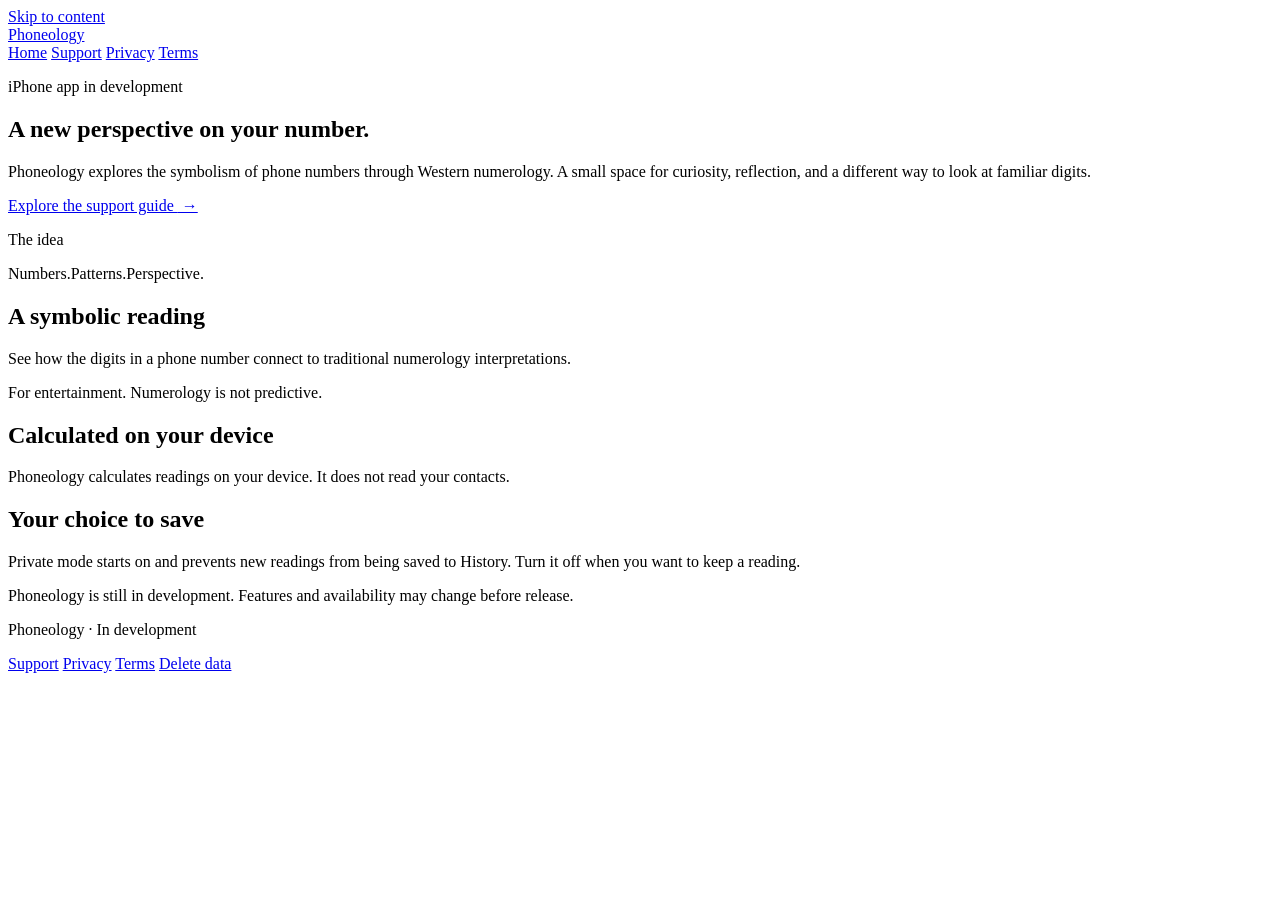
==== index.html @ d0769c50 "feat: add reviewed Phoneology landing page" ====
<!doctype html>
<html lang="en">
<head>
  <meta charset="utf-8">
  <meta name="viewport" content="width=device-width, initial-scale=1">
  <title>Phoneology — A new perspective on your number</title>
  <link rel="canonical" href="https://phoneology.app/">
  <link rel="stylesheet" href="/assets/styles.css">
</head>
<body>
  <a class="skip-link" href="#main">Skip to content</a>
  <header class="site-header shell">
    <a class="wordmark" href="/"><span class="brand-dot" aria-hidden="true"></span>Phoneology</a>
    <nav class="nav-links" aria-label="Main navigation">
          <a href="/" aria-current="page">Home</a>
          <a href="/support">Support</a>
          <a href="/privacy">Privacy</a>
          <a href="/terms">Terms</a>
    </nav>
  </header>
  <main id="main">
    <div class="shell">
      <section class="hero" aria-labelledby="intro-title">
        <div>
          <p class="eyebrow">iPhone app in development</p>
          <h1 id="intro-title">A new perspective on your number.</h1>
          <p class="lead">Phoneology explores the symbolism of phone numbers through Western numerology. A small space for curiosity, reflection, and a different way to look at familiar digits.</p>
          <a class="primary-action" href="/support">Explore the support guide <span aria-hidden="true">&nbsp;→</span></a>
        </div>
        <div class="idea-inset">
          <p class="eyebrow">The idea</p>
          <p class="idea-words"><span>Numbers.</span><span>Patterns.</span><span>Perspective.</span></p>
        </div>
      </section>
      <div class="features">
        <section aria-labelledby="symbolic-reading">
          <h2 id="symbolic-reading">A symbolic reading</h2>
          <p>See how the digits in a phone number connect to traditional numerology interpretations.</p>
          <p class="disclosure">For entertainment. Numerology is not predictive.</p>
        </section>
        <section aria-labelledby="on-device">
          <h2 id="on-device">Calculated on your device</h2>
          <p>Phoneology calculates readings on your device. It does not read your contacts.</p>
        </section>
        <section aria-labelledby="choice-to-save">
          <h2 id="choice-to-save">Your choice to save</h2>
          <p>Private mode starts on and prevents new readings from being saved to History. Turn it off when you want to keep a reading.</p>
        </section>
      </div>
      <p class="development-note">Phoneology is still in development. Features and availability may change before release.</p>
    </div>
  </main>
  <footer class="site-footer shell">
    <p>Phoneology · In development</p>
    <nav class="nav-links" aria-label="Footer navigation">
          <a href="/support">Support</a>
          <a href="/privacy">Privacy</a>
          <a href="/terms">Terms</a>
          <a href="/delete-data">Delete data</a>
    </nav>
  </footer>
</body>
</html>
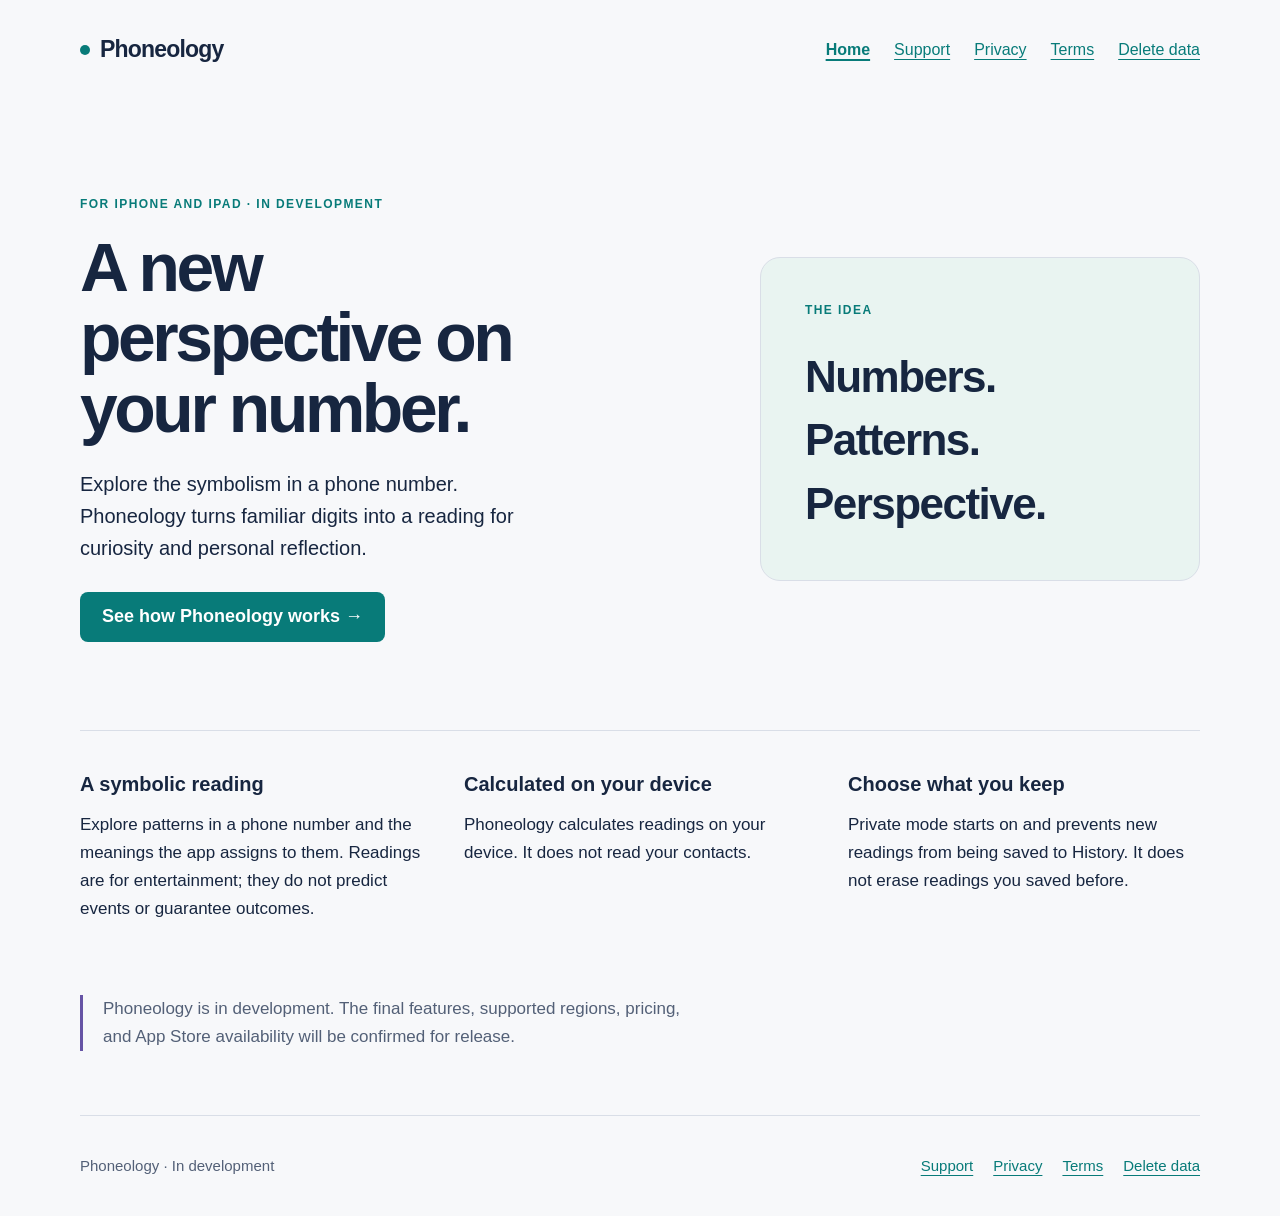
==== commit bb1dbc7b: "docs: clarify prerelease guidance [skip ci]" ====
--- a/index.html
+++ b/index.html
@@ -13,19 +13,20 @@
     <a class="wordmark" href="/"><span class="brand-dot" aria-hidden="true"></span>Phoneology</a>
     <nav class="nav-links" aria-label="Main navigation">
           <a href="/" aria-current="page">Home</a>
-          <a href="/support">Support</a>
-          <a href="/privacy">Privacy</a>
-          <a href="/terms">Terms</a>
+          <a href="/support/">Support</a>
+          <a href="/privacy/">Privacy</a>
+          <a href="/terms/">Terms</a>
+          <a href="/delete-data/">Delete data</a>
     </nav>
   </header>
   <main id="main">
     <div class="shell">
       <section class="hero" aria-labelledby="intro-title">
         <div>
-          <p class="eyebrow">iPhone app in development</p>
+          <p class="eyebrow">For iPhone and iPad · In development</p>
           <h1 id="intro-title">A new perspective on your number.</h1>
-          <p class="lead">Phoneology explores the symbolism of phone numbers through Western numerology. A small space for curiosity, reflection, and a different way to look at familiar digits.</p>
-          <a class="primary-action" href="/support">Explore the support guide <span aria-hidden="true">&nbsp;→</span></a>
+          <p class="lead">Explore the symbolism in a phone number. Phoneology turns familiar digits into a reading for curiosity and personal reflection.</p>
+          <a class="primary-action" href="/support/">See how Phoneology works <span aria-hidden="true">&nbsp;→</span></a>
         </div>
         <div class="idea-inset">
           <p class="eyebrow">The idea</p>
@@ -35,28 +36,27 @@
       <div class="features">
         <section aria-labelledby="symbolic-reading">
           <h2 id="symbolic-reading">A symbolic reading</h2>
-          <p>See how the digits in a phone number connect to traditional numerology interpretations.</p>
-          <p class="disclosure">For entertainment. Numerology is not predictive.</p>
+          <p>Explore patterns in a phone number and the meanings the app assigns to them. Readings are for entertainment; they do not predict events or guarantee outcomes.</p>
         </section>
         <section aria-labelledby="on-device">
           <h2 id="on-device">Calculated on your device</h2>
           <p>Phoneology calculates readings on your device. It does not read your contacts.</p>
         </section>
         <section aria-labelledby="choice-to-save">
-          <h2 id="choice-to-save">Your choice to save</h2>
-          <p>Private mode starts on and prevents new readings from being saved to History. Turn it off when you want to keep a reading.</p>
+          <h2 id="choice-to-save">Choose what you keep</h2>
+          <p>Private mode starts on and prevents new readings from being saved to History. It does not erase readings you saved before.</p>
         </section>
       </div>
-      <p class="development-note">Phoneology is still in development. Features and availability may change before release.</p>
+      <p class="development-note">Phoneology is in development. The final features, supported regions, pricing, and App Store availability will be confirmed for release.</p>
     </div>
   </main>
   <footer class="site-footer shell">
     <p>Phoneology · In development</p>
     <nav class="nav-links" aria-label="Footer navigation">
-          <a href="/support">Support</a>
-          <a href="/privacy">Privacy</a>
-          <a href="/terms">Terms</a>
-          <a href="/delete-data">Delete data</a>
+          <a href="/support/">Support</a>
+          <a href="/privacy/">Privacy</a>
+          <a href="/terms/">Terms</a>
+          <a href="/delete-data/">Delete data</a>
     </nav>
   </footer>
 </body>
--- a/assets/styles.css
+++ b/assets/styles.css
@@ -0,0 +1,249 @@
+:root {
+  color-scheme: light;
+  --canvas: #f7f8fa;
+  --paper: #ffffff;
+  --ink: #172640;
+  --secondary: #536077;
+  --teal: #087b79;
+  --teal-wash: #e9f4f1;
+  --violet: #6654a5;
+  --violet-wash: #f0edf8;
+  --silver: #d9dee7;
+}
+
+* { box-sizing: border-box; }
+
+html { background: var(--canvas); }
+
+body {
+  margin: 0;
+  color: var(--ink);
+  font-family: -apple-system, BlinkMacSystemFont, "Segoe UI", sans-serif;
+  font-size: 18px;
+  line-height: 1.65;
+  overflow-wrap: break-word;
+}
+
+a {
+  color: var(--teal);
+  text-decoration-thickness: 1px;
+  text-underline-offset: 4px;
+}
+
+a:hover { text-decoration-thickness: 2px; }
+
+a:focus-visible {
+  outline: 3px solid var(--violet);
+  outline-offset: 4px;
+}
+
+p { margin: 0 0 1em; }
+
+h1, h2 { margin: 0; }
+
+.shell { width: min(1120px, calc(100% - 64px)); margin-inline: auto; }
+
+.skip-link {
+  position: absolute;
+  z-index: 1;
+  top: 12px;
+  left: 24px;
+  padding: 10px 16px;
+  border-radius: 6px;
+  background: var(--paper);
+  transform: translateY(-160%);
+}
+
+.skip-link:focus { transform: translateY(0); }
+
+.site-header {
+  display: flex;
+  align-items: center;
+  justify-content: space-between;
+  gap: 24px;
+  padding-block: 28px;
+}
+
+.wordmark {
+  display: inline-flex;
+  align-items: center;
+  gap: 10px;
+  min-height: 44px;
+  color: var(--ink);
+  font-size: 23px;
+  font-weight: 720;
+  letter-spacing: -0.035em;
+  text-decoration: none;
+}
+
+.brand-dot {
+  flex: 0 0 10px;
+  width: 10px;
+  height: 10px;
+  border-radius: 50%;
+  background: var(--teal);
+}
+
+.nav-links { display: flex; flex-wrap: wrap; gap: 0 24px; }
+
+.nav-links a {
+  display: inline-flex;
+  align-items: center;
+  min-height: 44px;
+  padding-block: 7px;
+  font-size: 16px;
+}
+
+.nav-links a[aria-current="page"] {
+  font-weight: 650;
+  text-decoration-thickness: 2px;
+  text-decoration-color: var(--teal);
+}
+
+.hero {
+  display: grid;
+  grid-template-columns: 1.4fr 1fr;
+  align-items: center;
+  gap: 64px;
+  padding-block: 96px 88px;
+}
+
+.eyebrow {
+  margin-bottom: 20px;
+  color: var(--teal);
+  font-size: 12px;
+  font-weight: 700;
+  line-height: 1.4;
+  letter-spacing: 0.12em;
+  text-transform: uppercase;
+}
+
+.hero h1 {
+  max-width: 12ch;
+  font-size: clamp(44px, 5.3vw, 70px);
+  font-weight: 720;
+  line-height: 1.04;
+  letter-spacing: -0.05em;
+}
+
+.lead {
+  max-width: 43ch;
+  margin-top: 24px;
+  font-size: 20px;
+  line-height: 1.6;
+}
+
+.hero .lead { margin-bottom: 0; }
+
+.primary-action {
+  display: inline-flex;
+  align-items: center;
+  min-height: 48px;
+  margin-top: 28px;
+  padding: 12px 22px;
+  border-radius: 8px;
+  background: var(--teal);
+  color: var(--paper);
+  font-weight: 650;
+  line-height: 1.4;
+  text-decoration: none;
+}
+
+.primary-action:hover { text-decoration: underline; text-underline-offset: 4px; }
+
+.idea-inset {
+  padding: 44px;
+  border: 1px solid var(--silver);
+  border-radius: 20px;
+  background: var(--teal-wash);
+}
+
+.idea-inset .eyebrow { margin-bottom: 26px; }
+
+.idea-words {
+  margin: 0;
+  font-size: clamp(30px, 3.5vw, 44px);
+  font-weight: 650;
+  line-height: 1.45;
+  letter-spacing: -0.035em;
+}
+
+.idea-words span { display: block; }
+
+.features {
+  display: grid;
+  grid-template-columns: repeat(3, minmax(0, 1fr));
+  gap: 32px;
+  padding-block: 40px;
+  border-top: 1px solid var(--silver);
+}
+
+.features h2 { margin-bottom: 14px; font-size: 20px; line-height: 1.3; }
+.features p { margin-bottom: 0; font-size: 17px; line-height: 1.65; }
+.features .disclosure { margin-top: 12px; }
+
+.development-note {
+  max-width: 66ch;
+  margin-block: 32px;
+  padding-left: 20px;
+  border-left: 3px solid var(--violet);
+  color: var(--secondary);
+  font-size: 17px;
+}
+
+.article { width: min(760px, calc(100% - 64px)); margin-inline: auto; }
+.article-header { padding-top: 72px; }
+
+.article h1 {
+  font-size: clamp(40px, 5vw, 56px);
+  font-weight: 720;
+  line-height: 1.08;
+  letter-spacing: -0.04em;
+}
+
+.article .lead { max-width: 66ch; }
+.article p { max-width: 66ch; }
+.article h2 { margin-top: 40px; margin-bottom: 14px; font-size: 25px; line-height: 1.25; }
+
+.draft-notice, .holding-notice {
+  margin-top: 24px;
+  margin-bottom: 24px;
+  padding: 16px;
+  border-radius: 8px;
+  background: var(--violet-wash);
+  font-size: 16px;
+  line-height: 1.6;
+}
+
+.draft-notice p, .holding-notice p { margin: 0; }
+.review-limitation { color: var(--secondary); }
+
+.site-footer {
+  display: flex;
+  align-items: center;
+  justify-content: space-between;
+  gap: 16px 32px;
+  margin-top: 64px;
+  padding-block: 28px;
+  border-top: 1px solid var(--silver);
+  color: var(--secondary);
+  font-size: 15px;
+}
+
+.site-footer p { margin: 0; }
+.site-footer .nav-links { gap: 0 20px; }
+.site-footer .nav-links a { font-size: 15px; }
+
+@media (max-width: 760px) {
+  .shell, .article { width: calc(100% - 48px); }
+  .hero { grid-template-columns: 1fr; gap: 32px; padding-block: 48px; }
+  .idea-inset { padding: 28px; }
+  .features { grid-template-columns: 1fr; gap: 28px; }
+  .article-header { padding-top: 44px; }
+  .site-footer { align-items: flex-start; flex-direction: column; }
+}
+
+@media (max-width: 600px) {
+  .site-header { align-items: flex-start; flex-direction: column; gap: 10px; }
+  .nav-links { gap: 0 24px; }
+}
